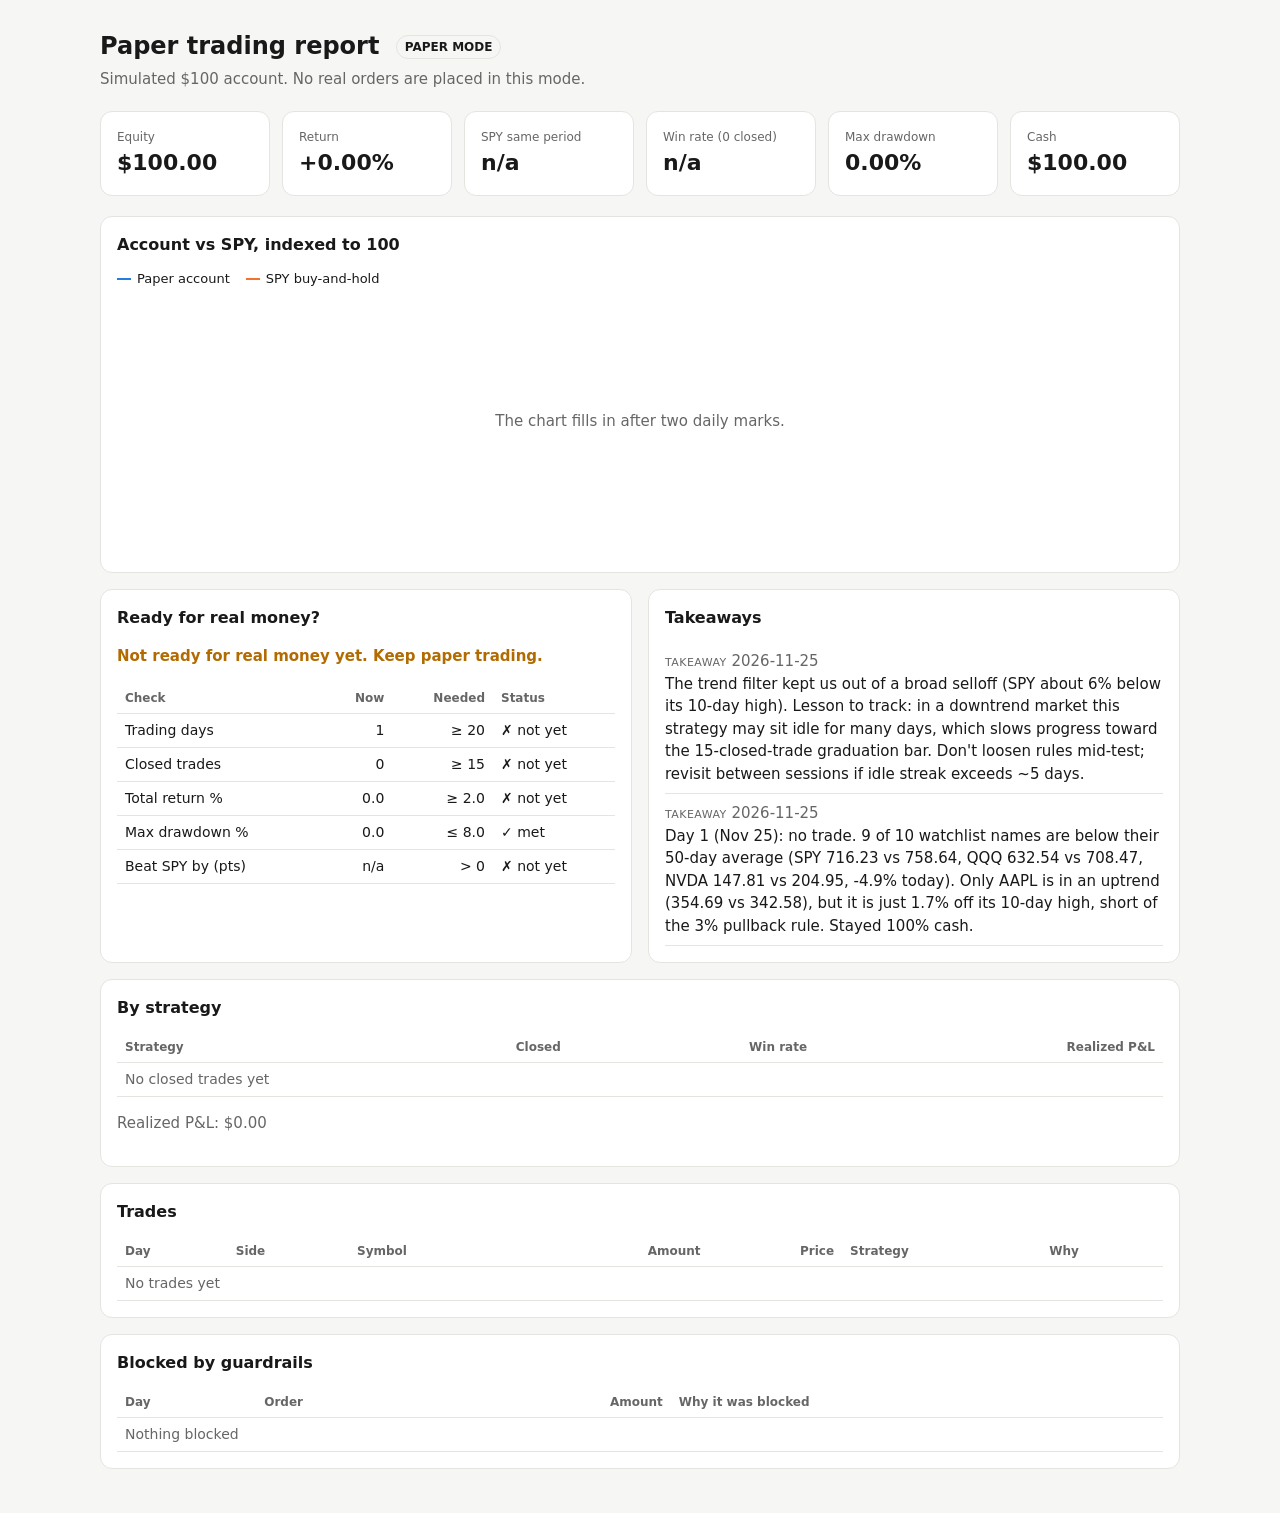
==== report.html @ fd77cc6a "Paper ledger 2026-11-25" ====
<!DOCTYPE html>
<html lang="en"><head><meta charset="utf-8"><meta name="viewport" content="width=device-width,initial-scale=1">
<title>Paper trading report</title>
<style>
.viz-root { color-scheme: light; --surface-1:#ffffff; --surface-2:#f6f6f4; --border:#e4e4e0;
  --text-primary:#191919; --text-secondary:#666666; --series-1:#257de0; --series-2:#f47230;
  --good:#008a17; --wait:#b26b00; }
@media (prefers-color-scheme: dark) { :root:where(:not([data-theme="light"])) .viz-root { color-scheme: dark;
  --surface-1:#191919; --surface-2:#222220; --border:#333331; --text-primary:#efefef; --text-secondary:#9c9c9c;
  --series-1:#338ced; --series-2:#e76624; --good:#0aac23; --wait:#d28e05; } }
* { box-sizing:border-box }
body { margin:0; font:15px/1.5 system-ui,-apple-system,Segoe UI,sans-serif }
.viz-root { background:var(--surface-2); color:var(--text-primary); min-height:100vh; padding:28px }
main { max-width:1080px; margin:0 auto }
h1 { font-size:24px; margin:0 0 4px } h2 { font-size:16px; margin:0 0 12px }
.muted { color:var(--text-secondary) }
.badge { display:inline-block; font-size:12px; font-weight:600; padding:2px 8px; border-radius:99px;
  border:1px solid var(--border); margin-left:8px; vertical-align:middle }
.tiles { display:grid; grid-template-columns:repeat(auto-fit,minmax(150px,1fr)); gap:12px; margin:20px 0 }
.tile, .card { background:var(--surface-1); border:1px solid var(--border); border-radius:12px; padding:16px }
.tile .k { font-size:12px; color:var(--text-secondary) } .tile .v { font-size:22px; font-weight:600; font-variant-numeric:tabular-nums }
.card { margin-bottom:16px }
.verdict { font-weight:600 } .verdict.good { color:var(--good) } .verdict.wait { color:var(--wait) }
.grid2 { display:grid; grid-template-columns:1fr 1fr; gap:16px } @media (max-width:760px) { .grid2 { grid-template-columns:1fr } }
table { width:100%; border-collapse:collapse; font-size:14px }
th, td { text-align:left; padding:6px 8px; border-bottom:1px solid var(--border); vertical-align:top }
th { font-weight:600; color:var(--text-secondary); font-size:12px }
.num { text-align:right; font-variant-numeric:tabular-nums }
.tag { font-size:11px; text-transform:uppercase; letter-spacing:.04em; color:var(--text-secondary) }
ul.notes { list-style:none; padding:0; margin:0 } ul.notes li { padding:8px 0; border-bottom:1px solid var(--border) }
.legend { display:flex; gap:16px; font-size:13px; margin-bottom:8px }
.legend i { display:inline-block; width:14px; height:2px; vertical-align:middle; margin-right:6px }
#chart { position:relative } #chart svg { width:100%; height:260px; display:block }
#tip { position:absolute; pointer-events:none; background:var(--surface-1); border:1px solid var(--border);
  border-radius:8px; padding:6px 10px; font-size:13px; display:none; white-space:nowrap; box-shadow:0 2px 8px rgba(0,0,0,.12) }
</style></head>
<body><div class="viz-root"><main>
<h1>Paper trading report <span class="badge">PAPER MODE</span></h1>
<div class="muted">Simulated $100 account. No real orders are placed in this mode.</div>

<div class="tiles">
 <div class="tile"><div class="k">Equity</div><div class="v">$100.00</div></div>
 <div class="tile"><div class="k">Return</div><div class="v">+0.00%</div></div>
 <div class="tile"><div class="k">SPY same period</div><div class="v">n/a</div></div>
 <div class="tile"><div class="k">Win rate (0 closed)</div><div class="v">n/a</div></div>
 <div class="tile"><div class="k">Max drawdown</div><div class="v">0.00%</div></div>
 <div class="tile"><div class="k">Cash</div><div class="v">$100.00</div></div>
</div>

<div class="card">
 <h2>Account vs SPY, indexed to 100</h2>
 <div class="legend"><span><i style="background:var(--series-1)"></i>Paper account</span>
  <span><i style="background:var(--series-2)"></i>SPY buy-and-hold</span></div>
 <div id="chart"><svg id="svg" role="img" aria-label="Paper account value versus SPY, both indexed to 100"></svg><div id="tip"></div></div>
</div>

<div class="grid2">
 <div class="card"><h2>Ready for real money?</h2><p class="verdict wait">Not ready for real money yet. Keep paper trading.</p>
  <table><tr><th>Check</th><th class=num>Now</th><th class=num>Needed</th><th>Status</th></tr><tr><td>Trading days</td><td class=num>1</td><td class=num>≥ 20</td><td>✗ not yet</td></tr><tr><td>Closed trades</td><td class=num>0</td><td class=num>≥ 15</td><td>✗ not yet</td></tr><tr><td>Total return %</td><td class=num>0.0</td><td class=num>≥ 2.0</td><td>✗ not yet</td></tr><tr><td>Max drawdown %</td><td class=num>0.0</td><td class=num>≤ 8.0</td><td>✓ met</td></tr><tr><td>Beat SPY by (pts)</td><td class=num>n/a</td><td class=num>> 0</td><td>✗ not yet</td></tr></table></div>
 <div class="card"><h2>Takeaways</h2><ul class="notes"><li><span class=tag>takeaway</span> <span class=muted>2026-11-25</span><br>The trend filter kept us out of a broad selloff (SPY about 6% below its 10-day high). Lesson to track: in a downtrend market this strategy may sit idle for many days, which slows progress toward the 15-closed-trade graduation bar. Don&#x27;t loosen rules mid-test; revisit between sessions if idle streak exceeds ~5 days.</li><li><span class=tag>takeaway</span> <span class=muted>2026-11-25</span><br>Day 1 (Nov 25): no trade. 9 of 10 watchlist names are below their 50-day average (SPY 716.23 vs 758.64, QQQ 632.54 vs 708.47, NVDA 147.81 vs 204.95, -4.9% today). Only AAPL is in an uptrend (354.69 vs 342.58), but it is just 1.7% off its 10-day high, short of the 3% pullback rule. Stayed 100% cash.</li></ul></div>
</div>

<div class="card"><h2>By strategy</h2>
 <table><tr><th>Strategy</th><th class=num>Closed</th><th class=num>Win rate</th><th class=num>Realized P&amp;L</th></tr><tr><td colspan=4 class=muted>No closed trades yet</td></tr></table>
 <p class="muted">Realized P&amp;L: $0.00</p></div>

<div class="card"><h2>Trades</h2>
 <table><tr><th>Day</th><th>Side</th><th>Symbol</th><th class=num>Amount</th><th class=num>Price</th><th>Strategy</th><th>Why</th></tr><tr><td colspan=7 class=muted>No trades yet</td></tr></table></div>

<div class="card"><h2>Blocked by guardrails</h2>
 <table><tr><th>Day</th><th>Order</th><th class=num>Amount</th><th>Why it was blocked</th></tr><tr><td colspan=4 class=muted>Nothing blocked</td></tr></table></div>
</main></div>
<script>
const data = [{"day": "2026-11-25", "acct": 100.0, "spy": 100.0}];
const svg = document.getElementById('svg'), tip = document.getElementById('tip');
function draw() {
  const W = svg.clientWidth, H = 260, L = 44, R = 16, T = 12, B = 28;
  svg.setAttribute('viewBox', `0 0 ${W} ${H}`);
  if (data.length < 2) { svg.innerHTML = `<text x="${W/2}" y="${H/2}" text-anchor="middle" fill="var(--text-secondary)">The chart fills in after two daily marks.</text>`; return; }
  const vals = data.flatMap(d => [d.acct, d.spy]).filter(v => v != null);
  let lo = Math.min(...vals, 100), hi = Math.max(...vals, 100); const pad = (hi - lo) * 0.1 || 1; lo -= pad; hi += pad;
  const x = i => L + i * (W - L - R) / (data.length - 1), y = v => T + (hi - v) * (H - T - B) / (hi - lo);
  const path = k => data.map((d, i) => d[k] == null ? '' : `${i && data[i-1][k] != null ? 'L' : 'M'}${x(i).toFixed(1)},${y(d[k]).toFixed(1)}`).join('');
  let g = '';
  for (let k = 0; k <= 4; k++) { const v = lo + (hi - lo) * k / 4;
    g += `<line x1="${L}" x2="${W-R}" y1="${y(v)}" y2="${y(v)}" stroke="var(--border)"/>`+
         `<text x="${L-6}" y="${y(v)+4}" text-anchor="end" font-size="11" fill="var(--text-secondary)">${v.toFixed(1)}</text>`; }
  [0, data.length - 1].forEach(i => g += `<text x="${x(i)}" y="${H-8}" text-anchor="${i ? 'end' : 'start'}" font-size="11" fill="var(--text-secondary)">${data[i].day}</text>`);
  g += `<path d="${path('spy')}" fill="none" stroke="var(--series-2)" stroke-width="2" stroke-linejoin="round"/>`;
  g += `<path d="${path('acct')}" fill="none" stroke="var(--series-1)" stroke-width="2" stroke-linejoin="round"/>`;
  g += `<line id="xh" y1="${T}" y2="${H-B}" stroke="var(--text-secondary)" stroke-dasharray="3 3" visibility="hidden"/>`;
  g += `<circle id="d1" r="4" fill="var(--series-1)" stroke="var(--surface-1)" stroke-width="2" visibility="hidden"/>`;
  g += `<circle id="d2" r="4" fill="var(--series-2)" stroke="var(--surface-1)" stroke-width="2" visibility="hidden"/>`;
  g += `<rect x="${L}" y="0" width="${W-L-R}" height="${H}" fill="transparent" id="hit"/>`;
  svg.innerHTML = g;
  const hit = svg.querySelector('#hit'), xh = svg.querySelector('#xh'), d1 = svg.querySelector('#d1'), d2 = svg.querySelector('#d2');
  hit.addEventListener('mousemove', ev => {
    const r = svg.getBoundingClientRect(), px = ev.clientX - r.left;
    const i = Math.max(0, Math.min(data.length - 1, Math.round((px - L) / (W - L - R) * (data.length - 1)))), d = data[i];
    [xh, d1, d2].forEach(n => n.setAttribute('visibility', 'visible'));
    xh.setAttribute('x1', x(i)); xh.setAttribute('x2', x(i));
    d1.setAttribute('cx', x(i)); d1.setAttribute('cy', y(d.acct));
    if (d.spy != null) { d2.setAttribute('cx', x(i)); d2.setAttribute('cy', y(d.spy)); } else d2.setAttribute('visibility', 'hidden');
    tip.innerHTML = `<b>${d.day}</b><br>Paper account: ${d.acct.toFixed(2)}<br>SPY: ${d.spy == null ? 'n/a' : d.spy.toFixed(2)}`;
    tip.style.display = 'block'; tip.style.left = Math.min(px + 12, W - 170) + 'px'; tip.style.top = '8px';
  });
  hit.addEventListener('mouseleave', () => { tip.style.display = 'none'; [xh, d1, d2].forEach(n => n.setAttribute('visibility', 'hidden')); });
}
draw(); addEventListener('resize', draw);
</script></body></html>
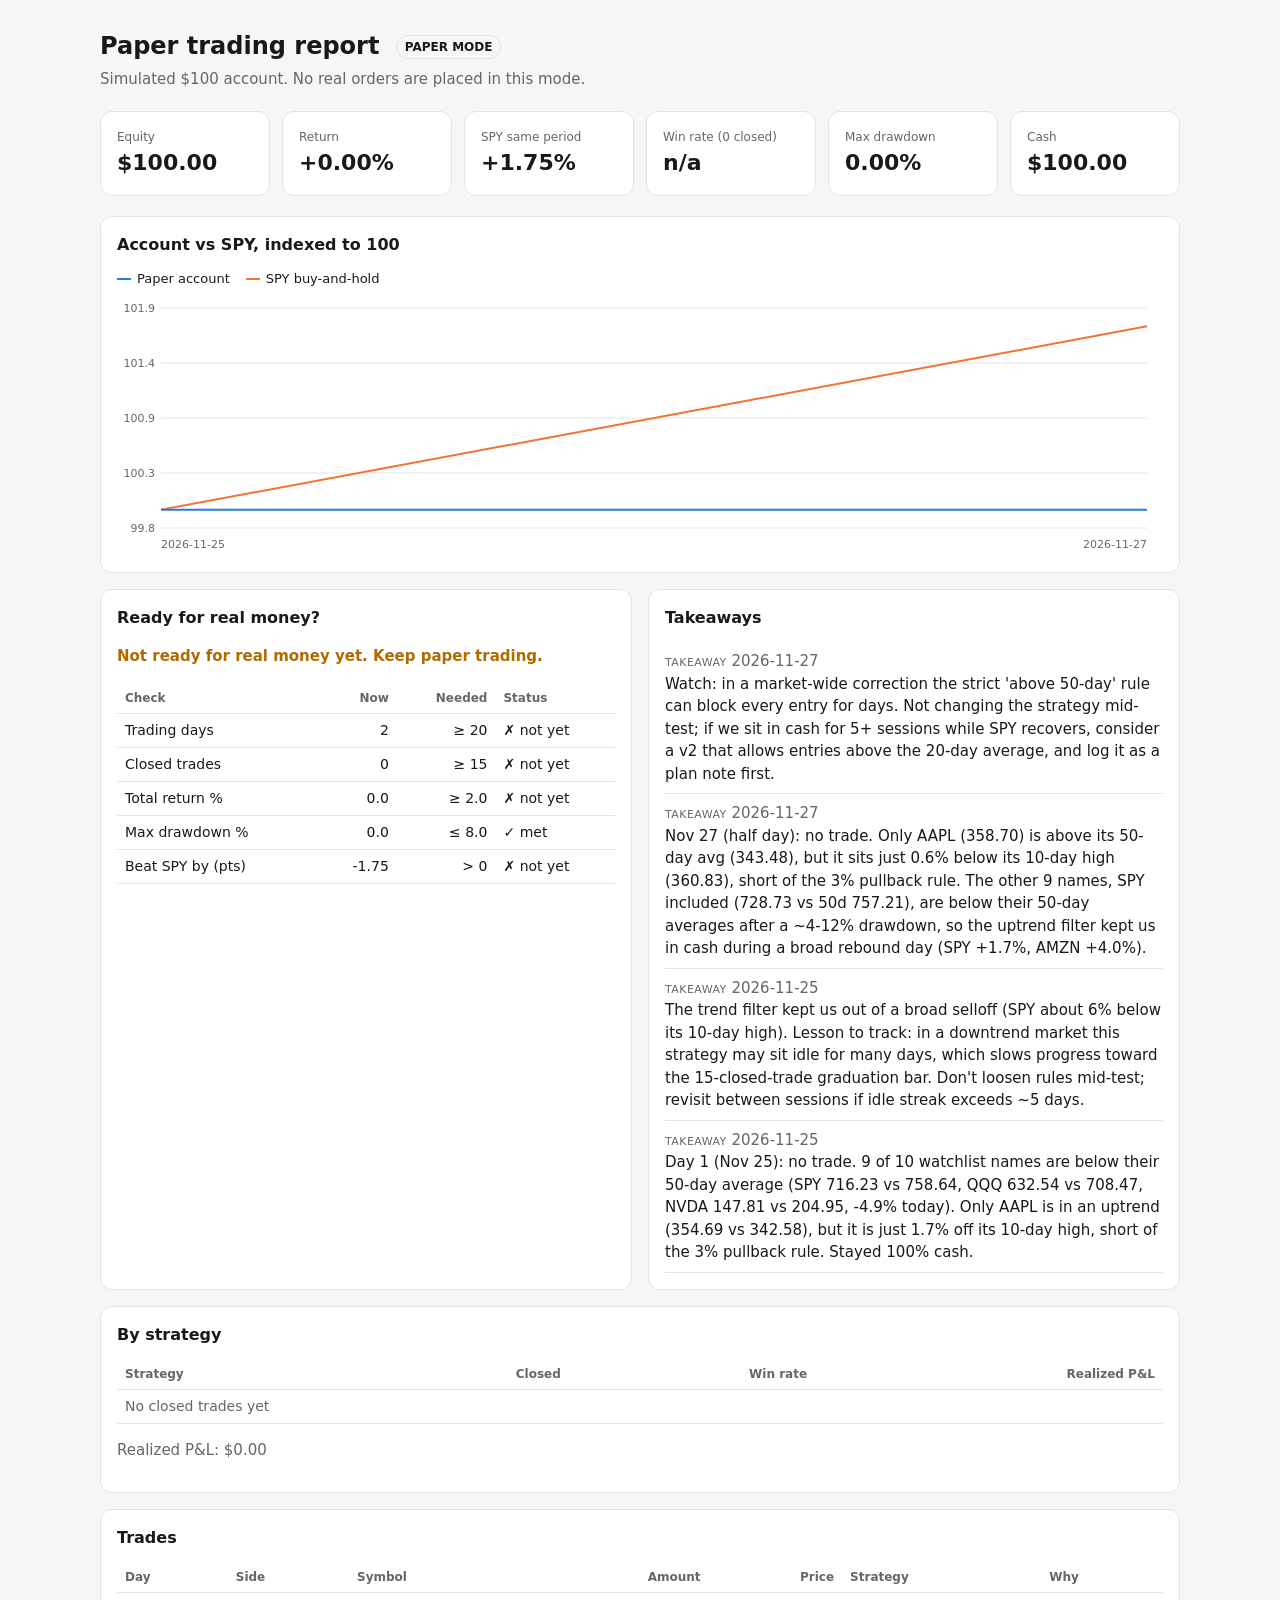
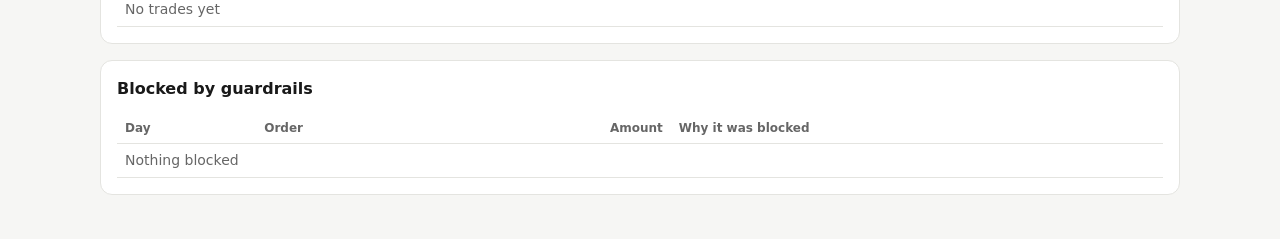
==== commit 03bb6aa7: "Paper ledger 2026-11-27" ====
--- a/report.html
+++ b/report.html
@@ -41,7 +41,7 @@
 <div class="tiles">
  <div class="tile"><div class="k">Equity</div><div class="v">$100.00</div></div>
  <div class="tile"><div class="k">Return</div><div class="v">+0.00%</div></div>
- <div class="tile"><div class="k">SPY same period</div><div class="v">n/a</div></div>
+ <div class="tile"><div class="k">SPY same period</div><div class="v">+1.75%</div></div>
  <div class="tile"><div class="k">Win rate (0 closed)</div><div class="v">n/a</div></div>
  <div class="tile"><div class="k">Max drawdown</div><div class="v">0.00%</div></div>
  <div class="tile"><div class="k">Cash</div><div class="v">$100.00</div></div>
@@ -56,8 +56,8 @@
 
 <div class="grid2">
  <div class="card"><h2>Ready for real money?</h2><p class="verdict wait">Not ready for real money yet. Keep paper trading.</p>
-  <table><tr><th>Check</th><th class=num>Now</th><th class=num>Needed</th><th>Status</th></tr><tr><td>Trading days</td><td class=num>1</td><td class=num>≥ 20</td><td>✗ not yet</td></tr><tr><td>Closed trades</td><td class=num>0</td><td class=num>≥ 15</td><td>✗ not yet</td></tr><tr><td>Total return %</td><td class=num>0.0</td><td class=num>≥ 2.0</td><td>✗ not yet</td></tr><tr><td>Max drawdown %</td><td class=num>0.0</td><td class=num>≤ 8.0</td><td>✓ met</td></tr><tr><td>Beat SPY by (pts)</td><td class=num>n/a</td><td class=num>> 0</td><td>✗ not yet</td></tr></table></div>
- <div class="card"><h2>Takeaways</h2><ul class="notes"><li><span class=tag>takeaway</span> <span class=muted>2026-11-25</span><br>The trend filter kept us out of a broad selloff (SPY about 6% below its 10-day high). Lesson to track: in a downtrend market this strategy may sit idle for many days, which slows progress toward the 15-closed-trade graduation bar. Don&#x27;t loosen rules mid-test; revisit between sessions if idle streak exceeds ~5 days.</li><li><span class=tag>takeaway</span> <span class=muted>2026-11-25</span><br>Day 1 (Nov 25): no trade. 9 of 10 watchlist names are below their 50-day average (SPY 716.23 vs 758.64, QQQ 632.54 vs 708.47, NVDA 147.81 vs 204.95, -4.9% today). Only AAPL is in an uptrend (354.69 vs 342.58), but it is just 1.7% off its 10-day high, short of the 3% pullback rule. Stayed 100% cash.</li></ul></div>
+  <table><tr><th>Check</th><th class=num>Now</th><th class=num>Needed</th><th>Status</th></tr><tr><td>Trading days</td><td class=num>2</td><td class=num>≥ 20</td><td>✗ not yet</td></tr><tr><td>Closed trades</td><td class=num>0</td><td class=num>≥ 15</td><td>✗ not yet</td></tr><tr><td>Total return %</td><td class=num>0.0</td><td class=num>≥ 2.0</td><td>✗ not yet</td></tr><tr><td>Max drawdown %</td><td class=num>0.0</td><td class=num>≤ 8.0</td><td>✓ met</td></tr><tr><td>Beat SPY by (pts)</td><td class=num>-1.75</td><td class=num>> 0</td><td>✗ not yet</td></tr></table></div>
+ <div class="card"><h2>Takeaways</h2><ul class="notes"><li><span class=tag>takeaway</span> <span class=muted>2026-11-27</span><br>Watch: in a market-wide correction the strict &#x27;above 50-day&#x27; rule can block every entry for days. Not changing the strategy mid-test; if we sit in cash for 5+ sessions while SPY recovers, consider a v2 that allows entries above the 20-day average, and log it as a plan note first.</li><li><span class=tag>takeaway</span> <span class=muted>2026-11-27</span><br>Nov 27 (half day): no trade. Only AAPL (358.70) is above its 50-day avg (343.48), but it sits just 0.6% below its 10-day high (360.83), short of the 3% pullback rule. The other 9 names, SPY included (728.73 vs 50d 757.21), are below their 50-day averages after a ~4-12% drawdown, so the uptrend filter kept us in cash during a broad rebound day (SPY +1.7%, AMZN +4.0%).</li><li><span class=tag>takeaway</span> <span class=muted>2026-11-25</span><br>The trend filter kept us out of a broad selloff (SPY about 6% below its 10-day high). Lesson to track: in a downtrend market this strategy may sit idle for many days, which slows progress toward the 15-closed-trade graduation bar. Don&#x27;t loosen rules mid-test; revisit between sessions if idle streak exceeds ~5 days.</li><li><span class=tag>takeaway</span> <span class=muted>2026-11-25</span><br>Day 1 (Nov 25): no trade. 9 of 10 watchlist names are below their 50-day average (SPY 716.23 vs 758.64, QQQ 632.54 vs 708.47, NVDA 147.81 vs 204.95, -4.9% today). Only AAPL is in an uptrend (354.69 vs 342.58), but it is just 1.7% off its 10-day high, short of the 3% pullback rule. Stayed 100% cash.</li></ul></div>
 </div>
 
 <div class="card"><h2>By strategy</h2>
@@ -71,7 +71,7 @@
  <table><tr><th>Day</th><th>Order</th><th class=num>Amount</th><th>Why it was blocked</th></tr><tr><td colspan=4 class=muted>Nothing blocked</td></tr></table></div>
 </main></div>
 <script>
-const data = [{"day": "2026-11-25", "acct": 100.0, "spy": 100.0}];
+const data = [{"day": "2026-11-25", "acct": 100.0, "spy": 100.0}, {"day": "2026-11-27", "acct": 100.0, "spy": 101.75}];
 const svg = document.getElementById('svg'), tip = document.getElementById('tip');
 function draw() {
   const W = svg.clientWidth, H = 260, L = 44, R = 16, T = 12, B = 28;
